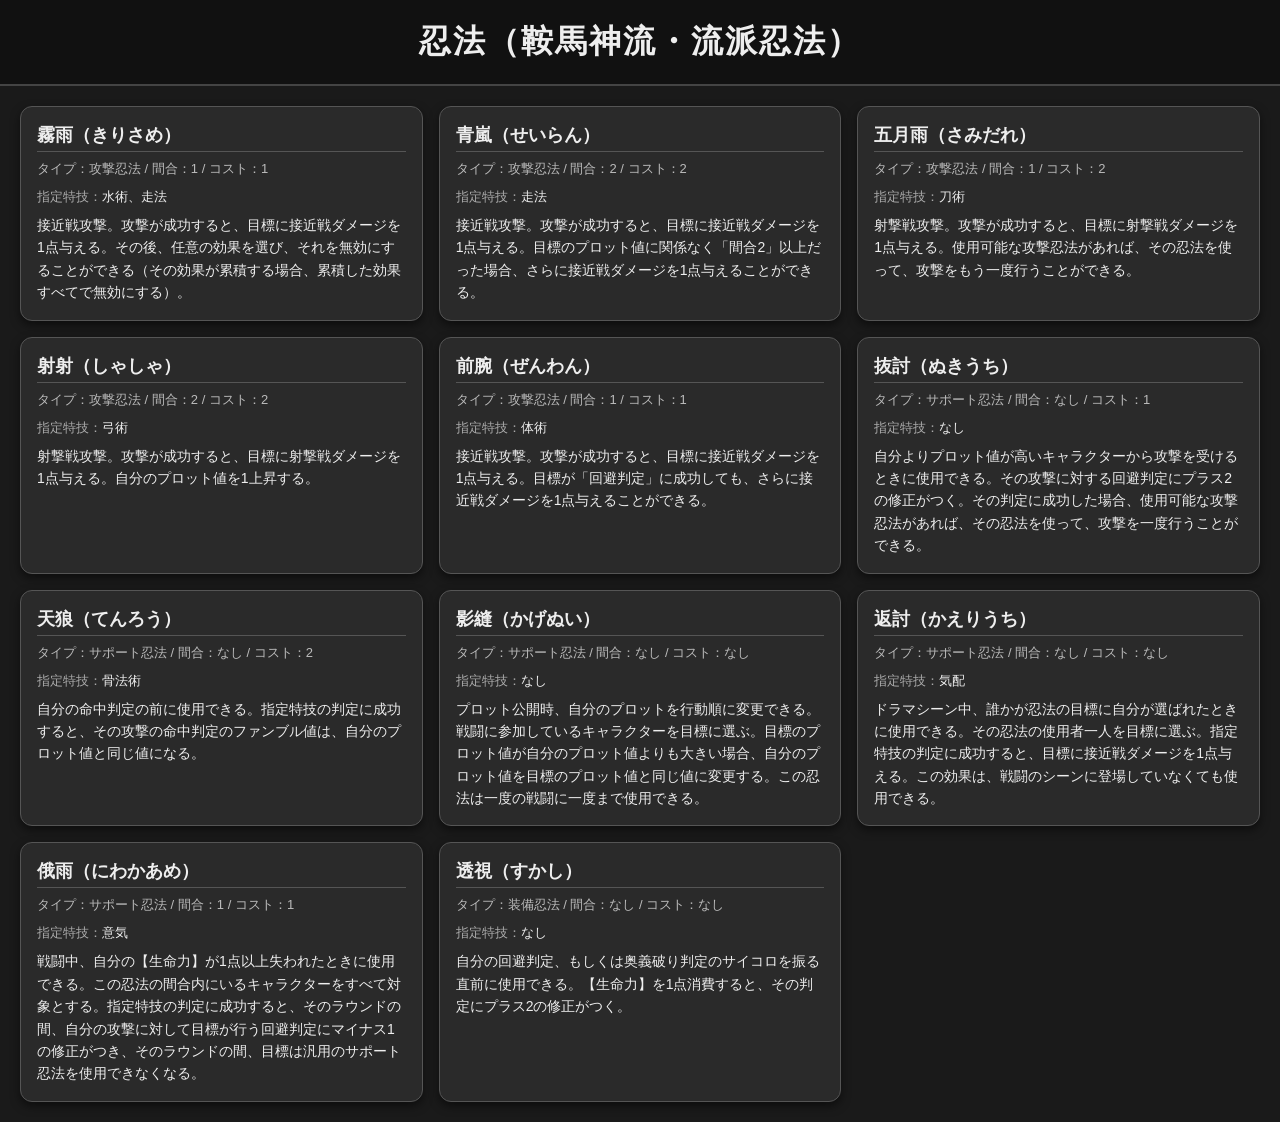
==== index.html @ e1ac33f4 "Revise index.html for improved layout and styling" ====
<!DOCTYPE html>
<html lang="ja">
<head>
<meta charset="UTF-8">
<title>忍法一覧（鞍馬神流）</title>
<style>
  body {
    margin: 0;
    font-family: "Hiragino Kaku Gothic ProN", Meiryo, sans-serif;
    background: #1a1a1a;
    color: #eee;
  }

  h1 {
    text-align: center;
    padding: 20px;
    margin: 0;
    background: #111;
    border-bottom: 2px solid #444;
    letter-spacing: 2px;
  }

  .grid {
    display: grid;
    grid-template-columns: repeat(auto-fit, minmax(320px, 1fr));
    gap: 16px;
    padding: 20px;
  }

  .card {
    background: #2a2a2a;
    border: 1px solid #555;
    border-radius: 12px;
    padding: 16px;
    box-shadow: 0 4px 10px rgba(0,0,0,0.5);
    position: relative;
  }

  .title {
    font-size: 18px;
    font-weight: bold;
    margin-bottom: 8px;
    border-bottom: 1px solid #555;
    padding-bottom: 4px;
  }

  .meta {
    font-size: 13px;
    margin-bottom: 10px;
    color: #bbb;
  }

  .section {
    margin-bottom: 6px;
    font-size: 13px;
  }

  .label {
    color: #aaa;
  }

  .desc {
    font-size: 14px;
    line-height: 1.6;
    margin-top: 8px;
  }

</style>
</head>
<body>

<h1>忍法（鞍馬神流・流派忍法）</h1>

<div class="grid">

<div class="card">
<div class="title">霧雨（きりさめ）</div>
<div class="meta">タイプ：攻撃忍法 / 間合：1 / コスト：1</div>
<div class="section"><span class="label">指定特技：</span>水術、走法</div>
<div class="desc">
接近戦攻撃。攻撃が成功すると、目標に接近戦ダメージを1点与える。その後、任意の効果を選び、それを無効にすることができる（その効果が累積する場合、累積した効果すべてで無効にする）。
</div>
</div>

<div class="card">
<div class="title">青嵐（せいらん）</div>
<div class="meta">タイプ：攻撃忍法 / 間合：2 / コスト：2</div>
<div class="section"><span class="label">指定特技：</span>走法</div>
<div class="desc">
接近戦攻撃。攻撃が成功すると、目標に接近戦ダメージを1点与える。目標のプロット値に関係なく「間合2」以上だった場合、さらに接近戦ダメージを1点与えることができる。
</div>
</div>

<div class="card">
<div class="title">五月雨（さみだれ）</div>
<div class="meta">タイプ：攻撃忍法 / 間合：1 / コスト：2</div>
<div class="section"><span class="label">指定特技：</span>刀術</div>
<div class="desc">
射撃戦攻撃。攻撃が成功すると、目標に射撃戦ダメージを1点与える。使用可能な攻撃忍法があれば、その忍法を使って、攻撃をもう一度行うことができる。
</div>
</div>

<div class="card">
<div class="title">射射（しゃしゃ）</div>
<div class="meta">タイプ：攻撃忍法 / 間合：2 / コスト：2</div>
<div class="section"><span class="label">指定特技：</span>弓術</div>
<div class="desc">
射撃戦攻撃。攻撃が成功すると、目標に射撃戦ダメージを1点与える。自分のプロット値を1上昇する。
</div>
</div>

<div class="card">
<div class="title">前腕（ぜんわん）</div>
<div class="meta">タイプ：攻撃忍法 / 間合：1 / コスト：1</div>
<div class="section"><span class="label">指定特技：</span>体術</div>
<div class="desc">
接近戦攻撃。攻撃が成功すると、目標に接近戦ダメージを1点与える。目標が「回避判定」に成功しても、さらに接近戦ダメージを1点与えることができる。
</div>
</div>

<div class="card">
<div class="title">抜討（ぬきうち）</div>
<div class="meta">タイプ：サポート忍法 / 間合：なし / コスト：1</div>
<div class="section"><span class="label">指定特技：</span>なし</div>
<div class="desc">
自分よりプロット値が高いキャラクターから攻撃を受けるときに使用できる。その攻撃に対する回避判定にプラス2の修正がつく。その判定に成功した場合、使用可能な攻撃忍法があれば、その忍法を使って、攻撃を一度行うことができる。
</div>
</div>

<div class="card">
<div class="title">天狼（てんろう）</div>
<div class="meta">タイプ：サポート忍法 / 間合：なし / コスト：2</div>
<div class="section"><span class="label">指定特技：</span>骨法術</div>
<div class="desc">
自分の命中判定の前に使用できる。指定特技の判定に成功すると、その攻撃の命中判定のファンブル値は、自分のプロット値と同じ値になる。
</div>
</div>

<div class="card">
<div class="title">影縫（かげぬい）</div>
<div class="meta">タイプ：サポート忍法 / 間合：なし / コスト：なし</div>
<div class="section"><span class="label">指定特技：</span>なし</div>
<div class="desc">
プロット公開時、自分のプロットを行動順に変更できる。戦闘に参加しているキャラクターを目標に選ぶ。目標のプロット値が自分のプロット値よりも大きい場合、自分のプロット値を目標のプロット値と同じ値に変更する。この忍法は一度の戦闘に一度まで使用できる。
</div>
</div>

<div class="card">
<div class="title">返討（かえりうち）</div>
<div class="meta">タイプ：サポート忍法 / 間合：なし / コスト：なし</div>
<div class="section"><span class="label">指定特技：</span>気配</div>
<div class="desc">
ドラマシーン中、誰かが忍法の目標に自分が選ばれたときに使用できる。その忍法の使用者一人を目標に選ぶ。指定特技の判定に成功すると、目標に接近戦ダメージを1点与える。この効果は、戦闘のシーンに登場していなくても使用できる。
</div>
</div>

<div class="card">
<div class="title">俄雨（にわかあめ）</div>
<div class="meta">タイプ：サポート忍法 / 間合：1 / コスト：1</div>
<div class="section"><span class="label">指定特技：</span>意気</div>
<div class="desc">
戦闘中、自分の【生命力】が1点以上失われたときに使用できる。この忍法の間合内にいるキャラクターをすべて対象とする。指定特技の判定に成功すると、そのラウンドの間、自分の攻撃に対して目標が行う回避判定にマイナス1の修正がつき、そのラウンドの間、目標は汎用のサポート忍法を使用できなくなる。
</div>
</div>

<div class="card">
<div class="title">透視（すかし）</div>
<div class="meta">タイプ：装備忍法 / 間合：なし / コスト：なし</div>
<div class="section"><span class="label">指定特技：</span>なし</div>
<div class="desc">
自分の回避判定、もしくは奥義破り判定のサイコロを振る直前に使用できる。【生命力】を1点消費すると、その判定にプラス2の修正がつく。
</div>
</div>

</div>

</body>
</html>
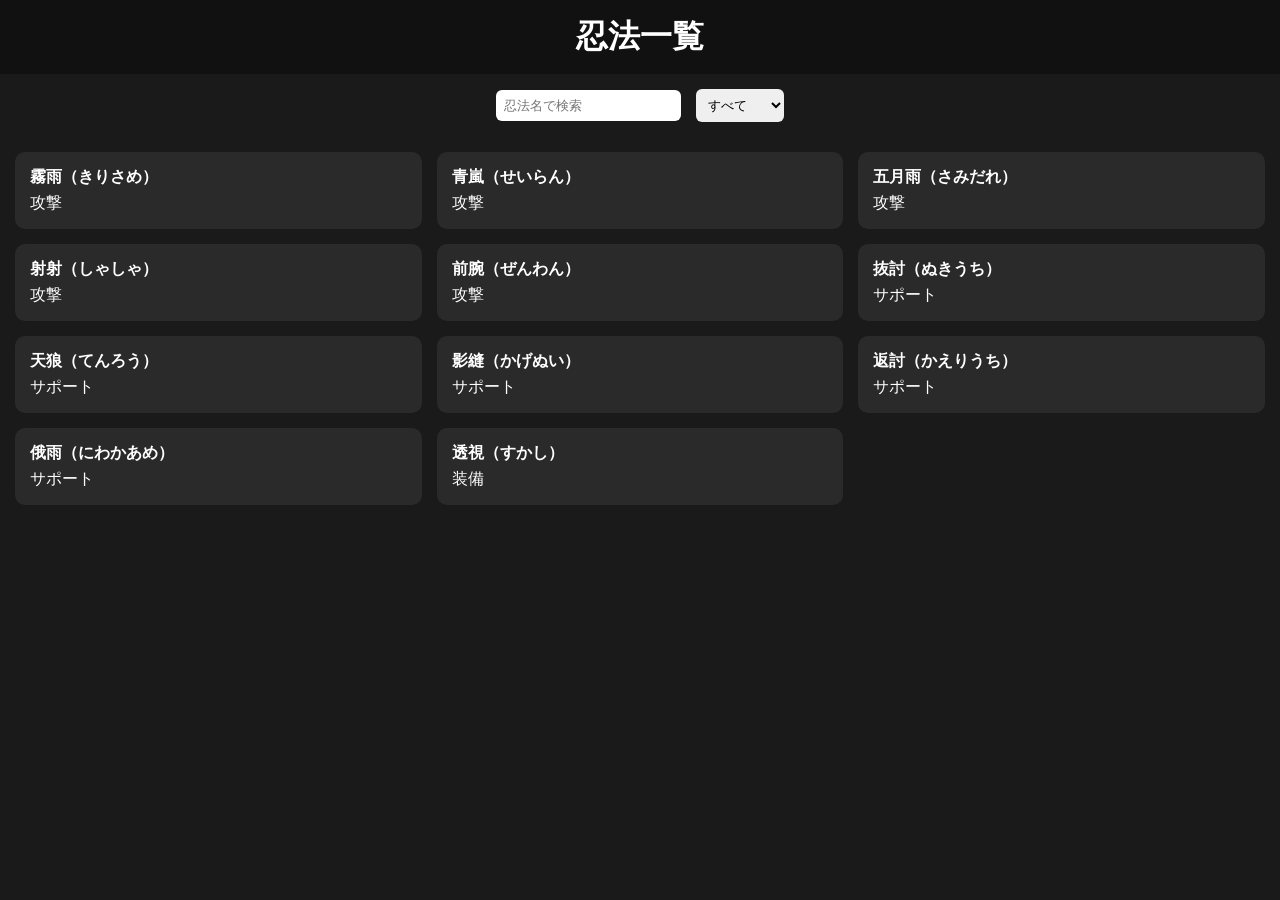
==== commit 63d3d3f1: "Update title and styles in index.html" ====
--- a/index.html
+++ b/index.html
@@ -2,177 +2,231 @@
 <html lang="ja">
 <head>
 <meta charset="UTF-8">
-<title>忍法一覧（鞍馬神流）</title>
+<title>忍法一覧</title>
+
 <style>
-  body {
-    margin: 0;
-    font-family: "Hiragino Kaku Gothic ProN", Meiryo, sans-serif;
-    background: #1a1a1a;
-    color: #eee;
+body {
+  margin: 0;
+  font-family: sans-serif;
+  background: #1a1a1a;
+  color: #fff;
+}
+
+h1 {
+  text-align: center;
+  padding: 15px;
+  margin: 0;
+  background: #111;
+}
+
+.controls {
+  padding: 10px;
+  text-align: center;
+}
+
+input, select {
+  padding: 8px;
+  margin: 5px;
+  border-radius: 6px;
+  border: none;
+}
+
+/* グリッド（最大3列） */
+.grid {
+  display: grid;
+  grid-template-columns: repeat(3, 1fr);
+  gap: 15px;
+  padding: 15px;
+}
+
+/* スマホ */
+@media (max-width: 768px) {
+  .grid {
+    grid-template-columns: 1fr;
   }
-
-  h1 {
-    text-align: center;
-    padding: 20px;
-    margin: 0;
-    background: #111;
-    border-bottom: 2px solid #444;
-    letter-spacing: 2px;
-  }
-
-  .grid {
-    display: grid;
-    grid-template-columns: repeat(auto-fit, minmax(320px, 1fr));
-    gap: 16px;
-    padding: 20px;
-  }
-
-  .card {
-    background: #2a2a2a;
-    border: 1px solid #555;
-    border-radius: 12px;
-    padding: 16px;
-    box-shadow: 0 4px 10px rgba(0,0,0,0.5);
-    position: relative;
-  }
-
-  .title {
-    font-size: 18px;
-    font-weight: bold;
-    margin-bottom: 8px;
-    border-bottom: 1px solid #555;
-    padding-bottom: 4px;
-  }
-
-  .meta {
-    font-size: 13px;
-    margin-bottom: 10px;
-    color: #bbb;
-  }
-
-  .section {
-    margin-bottom: 6px;
-    font-size: 13px;
-  }
-
-  .label {
-    color: #aaa;
-  }
-
-  .desc {
-    font-size: 14px;
-    line-height: 1.6;
-    margin-top: 8px;
-  }
-
+}
+
+.card {
+  background: #2a2a2a;
+  padding: 15px;
+  border-radius: 10px;
+  cursor: pointer;
+  transition: 0.2s;
+}
+
+.card:hover {
+  transform: scale(1.03);
+}
+
+.title {
+  font-weight: bold;
+  margin-bottom: 5px;
+}
+
+/* モーダル */
+.modal {
+  display: none;
+  position: fixed;
+  top:0;
+  left:0;
+  width:100%;
+  height:100%;
+  background: rgba(0,0,0,0.8);
+  justify-content: center;
+  align-items: center;
+}
+
+.modal-content {
+  background: #222;
+  padding: 20px;
+  border-radius: 10px;
+  max-width: 500px;
+  width: 90%;
+}
+
+.close {
+  float: right;
+  cursor: pointer;
+}
 </style>
 </head>
+
 <body>
 
-<h1>忍法（鞍馬神流・流派忍法）</h1>
-
-<div class="grid">
-
-<div class="card">
-<div class="title">霧雨（きりさめ）</div>
-<div class="meta">タイプ：攻撃忍法 / 間合：1 / コスト：1</div>
-<div class="section"><span class="label">指定特技：</span>水術、走法</div>
-<div class="desc">
-接近戦攻撃。攻撃が成功すると、目標に接近戦ダメージを1点与える。その後、任意の効果を選び、それを無効にすることができる（その効果が累積する場合、累積した効果すべてで無効にする）。
+<h1>忍法一覧</h1>
+
+<div class="controls">
+  <input type="text" id="search" placeholder="忍法名で検索">
+  <select id="filter">
+    <option value="">すべて</option>
+    <option value="攻撃">攻撃</option>
+    <option value="サポート">サポート</option>
+    <option value="装備">装備</option>
+  </select>
 </div>
+
+<div class="grid" id="grid"></div>
+
+<!-- モーダル -->
+<div class="modal" id="modal">
+  <div class="modal-content">
+    <span class="close" onclick="closeModal()">✖</span>
+    <div id="modal-body"></div>
+  </div>
 </div>
 
-<div class="card">
-<div class="title">青嵐（せいらん）</div>
-<div class="meta">タイプ：攻撃忍法 / 間合：2 / コスト：2</div>
-<div class="section"><span class="label">指定特技：</span>走法</div>
-<div class="desc">
-接近戦攻撃。攻撃が成功すると、目標に接近戦ダメージを1点与える。目標のプロット値に関係なく「間合2」以上だった場合、さらに接近戦ダメージを1点与えることができる。
-</div>
-</div>
-
-<div class="card">
-<div class="title">五月雨（さみだれ）</div>
-<div class="meta">タイプ：攻撃忍法 / 間合：1 / コスト：2</div>
-<div class="section"><span class="label">指定特技：</span>刀術</div>
-<div class="desc">
-射撃戦攻撃。攻撃が成功すると、目標に射撃戦ダメージを1点与える。使用可能な攻撃忍法があれば、その忍法を使って、攻撃をもう一度行うことができる。
-</div>
-</div>
-
-<div class="card">
-<div class="title">射射（しゃしゃ）</div>
-<div class="meta">タイプ：攻撃忍法 / 間合：2 / コスト：2</div>
-<div class="section"><span class="label">指定特技：</span>弓術</div>
-<div class="desc">
-射撃戦攻撃。攻撃が成功すると、目標に射撃戦ダメージを1点与える。自分のプロット値を1上昇する。
-</div>
-</div>
-
-<div class="card">
-<div class="title">前腕（ぜんわん）</div>
-<div class="meta">タイプ：攻撃忍法 / 間合：1 / コスト：1</div>
-<div class="section"><span class="label">指定特技：</span>体術</div>
-<div class="desc">
-接近戦攻撃。攻撃が成功すると、目標に接近戦ダメージを1点与える。目標が「回避判定」に成功しても、さらに接近戦ダメージを1点与えることができる。
-</div>
-</div>
-
-<div class="card">
-<div class="title">抜討（ぬきうち）</div>
-<div class="meta">タイプ：サポート忍法 / 間合：なし / コスト：1</div>
-<div class="section"><span class="label">指定特技：</span>なし</div>
-<div class="desc">
-自分よりプロット値が高いキャラクターから攻撃を受けるときに使用できる。その攻撃に対する回避判定にプラス2の修正がつく。その判定に成功した場合、使用可能な攻撃忍法があれば、その忍法を使って、攻撃を一度行うことができる。
-</div>
-</div>
-
-<div class="card">
-<div class="title">天狼（てんろう）</div>
-<div class="meta">タイプ：サポート忍法 / 間合：なし / コスト：2</div>
-<div class="section"><span class="label">指定特技：</span>骨法術</div>
-<div class="desc">
-自分の命中判定の前に使用できる。指定特技の判定に成功すると、その攻撃の命中判定のファンブル値は、自分のプロット値と同じ値になる。
-</div>
-</div>
-
-<div class="card">
-<div class="title">影縫（かげぬい）</div>
-<div class="meta">タイプ：サポート忍法 / 間合：なし / コスト：なし</div>
-<div class="section"><span class="label">指定特技：</span>なし</div>
-<div class="desc">
-プロット公開時、自分のプロットを行動順に変更できる。戦闘に参加しているキャラクターを目標に選ぶ。目標のプロット値が自分のプロット値よりも大きい場合、自分のプロット値を目標のプロット値と同じ値に変更する。この忍法は一度の戦闘に一度まで使用できる。
-</div>
-</div>
-
-<div class="card">
-<div class="title">返討（かえりうち）</div>
-<div class="meta">タイプ：サポート忍法 / 間合：なし / コスト：なし</div>
-<div class="section"><span class="label">指定特技：</span>気配</div>
-<div class="desc">
-ドラマシーン中、誰かが忍法の目標に自分が選ばれたときに使用できる。その忍法の使用者一人を目標に選ぶ。指定特技の判定に成功すると、目標に接近戦ダメージを1点与える。この効果は、戦闘のシーンに登場していなくても使用できる。
-</div>
-</div>
-
-<div class="card">
-<div class="title">俄雨（にわかあめ）</div>
-<div class="meta">タイプ：サポート忍法 / 間合：1 / コスト：1</div>
-<div class="section"><span class="label">指定特技：</span>意気</div>
-<div class="desc">
-戦闘中、自分の【生命力】が1点以上失われたときに使用できる。この忍法の間合内にいるキャラクターをすべて対象とする。指定特技の判定に成功すると、そのラウンドの間、自分の攻撃に対して目標が行う回避判定にマイナス1の修正がつき、そのラウンドの間、目標は汎用のサポート忍法を使用できなくなる。
-</div>
-</div>
-
-<div class="card">
-<div class="title">透視（すかし）</div>
-<div class="meta">タイプ：装備忍法 / 間合：なし / コスト：なし</div>
-<div class="section"><span class="label">指定特技：</span>なし</div>
-<div class="desc">
-自分の回避判定、もしくは奥義破り判定のサイコロを振る直前に使用できる。【生命力】を1点消費すると、その判定にプラス2の修正がつく。
-</div>
-</div>
-
-</div>
+<script>
+const data = [
+{
+name:"霧雨（きりさめ）",
+type:"攻撃",
+meta:"間合1 / コスト1 / 指定特技：水術、走法",
+desc:"接近戦攻撃。攻撃が成功すると、目標に接近戦ダメージを1点与える。その後、任意の効果を選び、それを無効にすることができる（その効果が累積する場合、累積した効果すべてで無効にする）。"
+},
+{
+name:"青嵐（せいらん）",
+type:"攻撃",
+meta:"間合2 / コスト2 / 指定特技：走法",
+desc:"接近戦攻撃。攻撃が成功すると、目標に接近戦ダメージを1点与える。目標のプロット値に関係なく「間合2」以上だった場合、さらに接近戦ダメージを1点与えることができる。"
+},
+{
+name:"五月雨（さみだれ）",
+type:"攻撃",
+meta:"間合1 / コスト2 / 指定特技：刀術",
+desc:"射撃戦攻撃。攻撃が成功すると、目標に射撃戦ダメージを1点与える。使用可能な攻撃忍法があれば、その忍法を使って、攻撃をもう一度行うことができる。"
+},
+{
+name:"射射（しゃしゃ）",
+type:"攻撃",
+meta:"間合2 / コスト2 / 指定特技：弓術",
+desc:"射撃戦攻撃。攻撃が成功すると、目標に射撃戦ダメージを1点与える。自分のプロット値を1上昇する。"
+},
+{
+name:"前腕（ぜんわん）",
+type:"攻撃",
+meta:"間合1 / コスト1 / 指定特技：体術",
+desc:"接近戦攻撃。攻撃が成功すると、目標に接近戦ダメージを1点与える。目標が「回避判定」に成功しても、さらに接近戦ダメージを1点与えることができる。"
+},
+{
+name:"抜討（ぬきうち）",
+type:"サポート",
+meta:"コスト1",
+desc:"自分よりプロット値が高いキャラクターから攻撃を受けるときに使用できる。その攻撃に対する回避判定にプラス2の修正がつく。その判定に成功した場合、使用可能な攻撃忍法があれば、その忍法を使って、攻撃を一度行うことができる。"
+},
+{
+name:"天狼（てんろう）",
+type:"サポート",
+meta:"コスト2 / 指定特技：骨法術",
+desc:"自分の命中判定の前に使用できる。指定特技の判定に成功すると、その攻撃の命中判定のファンブル値は、自分のプロット値と同じ値になる。"
+},
+{
+name:"影縫（かげぬい）",
+type:"サポート",
+meta:"",
+desc:"プロット公開時、自分のプロットを行動順に変更できる。戦闘に参加しているキャラクターを目標に選ぶ。目標のプロット値が自分のプロット値よりも大きい場合、自分のプロット値を目標のプロット値と同じ値に変更する。この忍法は一度の戦闘に一度まで使用できる。"
+},
+{
+name:"返討（かえりうち）",
+type:"サポート",
+meta:"指定特技：気配",
+desc:"ドラマシーン中、誰かが忍法の目標に自分が選ばれたときに使用できる。その忍法の使用者一人を目標に選ぶ。指定特技の判定に成功すると、目標に接近戦ダメージを1点与える。この効果は、戦闘のシーンに登場していなくても使用できる。"
+},
+{
+name:"俄雨（にわかあめ）",
+type:"サポート",
+meta:"間合1 / コスト1 / 指定特技：意気",
+desc:"戦闘中、自分の【生命力】が1点以上失われたときに使用できる。この忍法の間合内にいるキャラクターをすべて対象とする。指定特技の判定に成功すると、そのラウンドの間、自分の攻撃に対して目標が行う回避判定にマイナス1の修正がつき、そのラウンドの間、目標は汎用のサポート忍法を使用できなくなる。"
+},
+{
+name:"透視（すかし）",
+type:"装備",
+meta:"",
+desc:"自分の回避判定、もしくは奥義破り判定のサイコロを振る直前に使用できる。【生命力】を1点消費すると、その判定にプラス2の修正がつく。"
+}
+];
+
+const grid = document.getElementById("grid");
+
+function render() {
+  const search = document.getElementById("search").value;
+  const filter = document.getElementById("filter").value;
+
+  grid.innerHTML = "";
+
+  data
+    .filter(d => d.name.includes(search))
+    .filter(d => !filter || d.type === filter)
+    .forEach(d => {
+      const card = document.createElement("div");
+      card.className = "card";
+      card.innerHTML = `
+        <div class="title">${d.name}</div>
+        <div>${d.type}</div>
+      `;
+      card.onclick = () => openModal(d);
+      grid.appendChild(card);
+    });
+}
+
+function openModal(d) {
+  document.getElementById("modal-body").innerHTML = `
+    <h2>${d.name}</h2>
+    <p><b>タイプ：</b>${d.type}</p>
+    <p>${d.meta}</p>
+    <p>${d.desc}</p>
+  `;
+  document.getElementById("modal").style.display = "flex";
+}
+
+function closeModal() {
+  document.getElementById("modal").style.display = "none";
+}
+
+document.getElementById("search").addEventListener("input", render);
+document.getElementById("filter").addEventListener("change", render);
+
+render();
+</script>
 
 </body>
 </html>
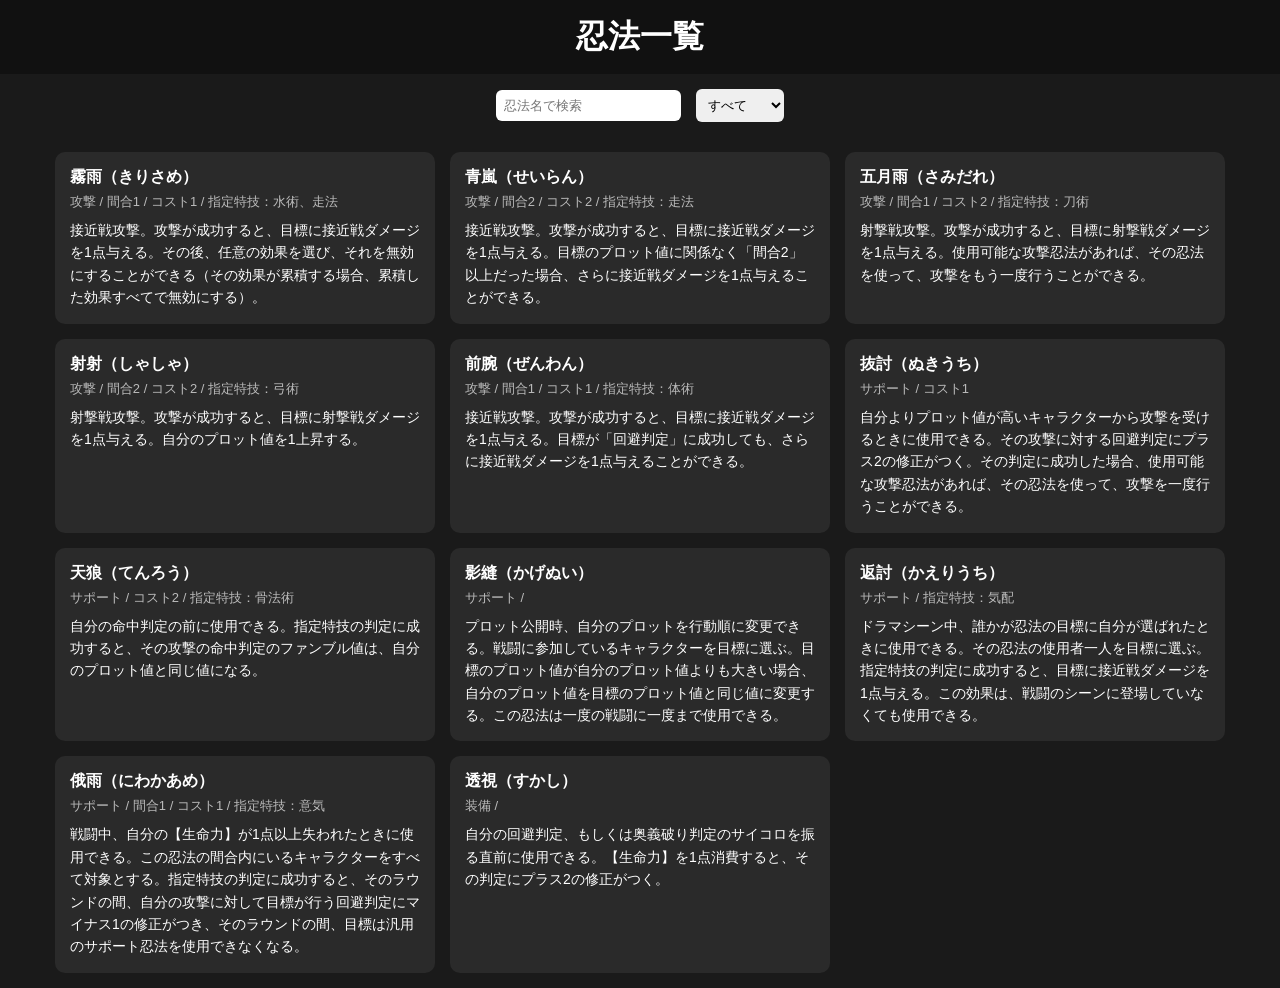
==== commit fd2e191b: "Update index.html" ====
--- a/index.html
+++ b/index.html
@@ -17,6 +17,12 @@
   padding: 15px;
   margin: 0;
   background: #111;
+}
+
+/* 幅制限 */
+.container {
+  max-width: 1200px;
+  margin: auto;
 }
 
 .controls {
@@ -50,12 +56,6 @@
   background: #2a2a2a;
   padding: 15px;
   border-radius: 10px;
-  cursor: pointer;
-  transition: 0.2s;
-}
-
-.card:hover {
-  transform: scale(1.03);
 }
 
 .title {
@@ -63,30 +63,15 @@
   margin-bottom: 5px;
 }
 
-/* モーダル */
-.modal {
-  display: none;
-  position: fixed;
-  top:0;
-  left:0;
-  width:100%;
-  height:100%;
-  background: rgba(0,0,0,0.8);
-  justify-content: center;
-  align-items: center;
+.meta {
+  font-size: 13px;
+  color: #bbb;
+  margin-bottom: 8px;
 }
 
-.modal-content {
-  background: #222;
-  padding: 20px;
-  border-radius: 10px;
-  max-width: 500px;
-  width: 90%;
-}
-
-.close {
-  float: right;
-  cursor: pointer;
+.desc {
+  font-size: 14px;
+  line-height: 1.6;
 }
 </style>
 </head>
@@ -94,6 +79,8 @@
 <body>
 
 <h1>忍法一覧</h1>
+
+<div class="container">
 
 <div class="controls">
   <input type="text" id="search" placeholder="忍法名で検索">
@@ -107,12 +94,6 @@
 
 <div class="grid" id="grid"></div>
 
-<!-- モーダル -->
-<div class="modal" id="modal">
-  <div class="modal-content">
-    <span class="close" onclick="closeModal()">✖</span>
-    <div id="modal-body"></div>
-  </div>
 </div>
 
 <script>
@@ -201,25 +182,11 @@
       card.className = "card";
       card.innerHTML = `
         <div class="title">${d.name}</div>
-        <div>${d.type}</div>
+        <div class="meta">${d.type} / ${d.meta}</div>
+        <div class="desc">${d.desc}</div>
       `;
-      card.onclick = () => openModal(d);
       grid.appendChild(card);
     });
-}
-
-function openModal(d) {
-  document.getElementById("modal-body").innerHTML = `
-    <h2>${d.name}</h2>
-    <p><b>タイプ：</b>${d.type}</p>
-    <p>${d.meta}</p>
-    <p>${d.desc}</p>
-  `;
-  document.getElementById("modal").style.display = "flex";
-}
-
-function closeModal() {
-  document.getElementById("modal").style.display = "none";
 }
 
 document.getElementById("search").addEventListener("input", render);
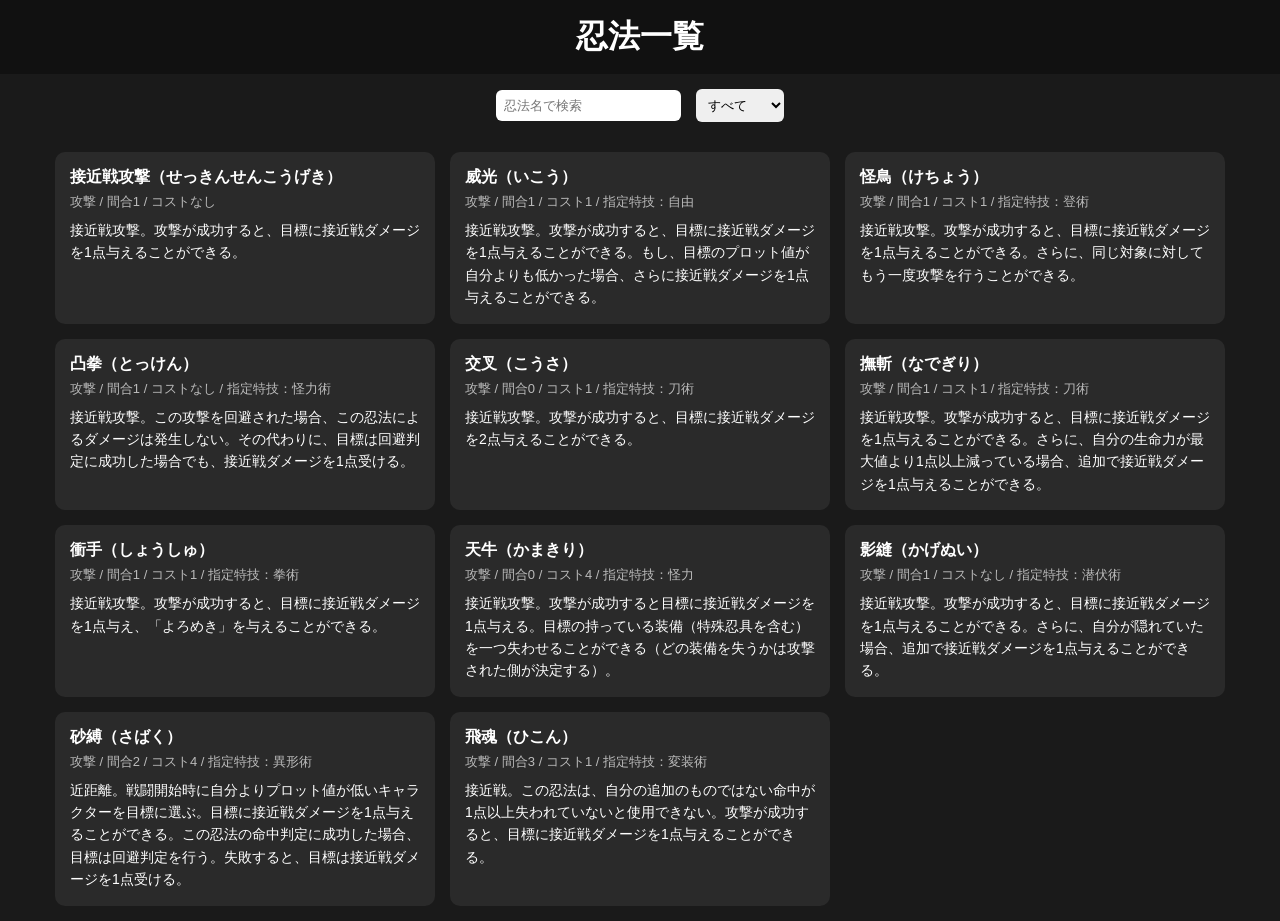
==== commit f848ee0b: "Update index.html" ====
--- a/index.html
+++ b/index.html
@@ -98,72 +98,84 @@
 
 <script>
 const data = [
-{
-name:"霧雨（きりさめ）",
-type:"攻撃",
-meta:"間合1 / コスト1 / 指定特技：水術、走法",
-desc:"接近戦攻撃。攻撃が成功すると、目標に接近戦ダメージを1点与える。その後、任意の効果を選び、それを無効にすることができる（その効果が累積する場合、累積した効果すべてで無効にする）。"
-},
-{
-name:"青嵐（せいらん）",
-type:"攻撃",
-meta:"間合2 / コスト2 / 指定特技：走法",
-desc:"接近戦攻撃。攻撃が成功すると、目標に接近戦ダメージを1点与える。目標のプロット値に関係なく「間合2」以上だった場合、さらに接近戦ダメージを1点与えることができる。"
-},
-{
-name:"五月雨（さみだれ）",
-type:"攻撃",
-meta:"間合1 / コスト2 / 指定特技：刀術",
-desc:"射撃戦攻撃。攻撃が成功すると、目標に射撃戦ダメージを1点与える。使用可能な攻撃忍法があれば、その忍法を使って、攻撃をもう一度行うことができる。"
-},
-{
-name:"射射（しゃしゃ）",
-type:"攻撃",
-meta:"間合2 / コスト2 / 指定特技：弓術",
-desc:"射撃戦攻撃。攻撃が成功すると、目標に射撃戦ダメージを1点与える。自分のプロット値を1上昇する。"
-},
-{
-name:"前腕（ぜんわん）",
-type:"攻撃",
-meta:"間合1 / コスト1 / 指定特技：体術",
-desc:"接近戦攻撃。攻撃が成功すると、目標に接近戦ダメージを1点与える。目標が「回避判定」に成功しても、さらに接近戦ダメージを1点与えることができる。"
-},
-{
-name:"抜討（ぬきうち）",
-type:"サポート",
-meta:"コスト1",
-desc:"自分よりプロット値が高いキャラクターから攻撃を受けるときに使用できる。その攻撃に対する回避判定にプラス2の修正がつく。その判定に成功した場合、使用可能な攻撃忍法があれば、その忍法を使って、攻撃を一度行うことができる。"
-},
-{
-name:"天狼（てんろう）",
-type:"サポート",
-meta:"コスト2 / 指定特技：骨法術",
-desc:"自分の命中判定の前に使用できる。指定特技の判定に成功すると、その攻撃の命中判定のファンブル値は、自分のプロット値と同じ値になる。"
-},
+
+{
+name:"接近戦攻撃（せっきんせんこうげき）",
+type:"攻撃",
+meta:"間合1 / コストなし",
+desc:"接近戦攻撃。攻撃が成功すると、目標に接近戦ダメージを1点与えることができる。"
+},
+
+{
+name:"威光（いこう）",
+type:"攻撃",
+meta:"間合1 / コスト1 / 指定特技：自由",
+desc:"接近戦攻撃。攻撃が成功すると、目標に接近戦ダメージを1点与えることができる。もし、目標のプロット値が自分よりも低かった場合、さらに接近戦ダメージを1点与えることができる。"
+},
+
+{
+name:"怪鳥（けちょう）",
+type:"攻撃",
+meta:"間合1 / コスト1 / 指定特技：登術",
+desc:"接近戦攻撃。攻撃が成功すると、目標に接近戦ダメージを1点与えることができる。さらに、同じ対象に対してもう一度攻撃を行うことができる。"
+},
+
+{
+name:"凸拳（とっけん）",
+type:"攻撃",
+meta:"間合1 / コストなし / 指定特技：怪力術",
+desc:"接近戦攻撃。この攻撃を回避された場合、この忍法によるダメージは発生しない。その代わりに、目標は回避判定に成功した場合でも、接近戦ダメージを1点受ける。"
+},
+
+{
+name:"交叉（こうさ）",
+type:"攻撃",
+meta:"間合0 / コスト1 / 指定特技：刀術",
+desc:"接近戦攻撃。攻撃が成功すると、目標に接近戦ダメージを2点与えることができる。"
+},
+
+{
+name:"撫斬（なでぎり）",
+type:"攻撃",
+meta:"間合1 / コスト1 / 指定特技：刀術",
+desc:"接近戦攻撃。攻撃が成功すると、目標に接近戦ダメージを1点与えることができる。さらに、自分の生命力が最大値より1点以上減っている場合、追加で接近戦ダメージを1点与えることができる。"
+},
+
+{
+name:"衝手（しょうしゅ）",
+type:"攻撃",
+meta:"間合1 / コスト1 / 指定特技：拳術",
+desc:"接近戦攻撃。攻撃が成功すると、目標に接近戦ダメージを1点与え、「よろめき」を与えることができる。"
+},
+
+{
+name:"天牛（かまきり）",
+type:"攻撃",
+meta:"間合0 / コスト4 / 指定特技：怪力",
+desc:"接近戦攻撃。攻撃が成功すると目標に接近戦ダメージを1点与える。目標の持っている装備（特殊忍具を含む）を一つ失わせることができる（どの装備を失うかは攻撃された側が決定する）。"
+},
+
 {
 name:"影縫（かげぬい）",
-type:"サポート",
-meta:"",
-desc:"プロット公開時、自分のプロットを行動順に変更できる。戦闘に参加しているキャラクターを目標に選ぶ。目標のプロット値が自分のプロット値よりも大きい場合、自分のプロット値を目標のプロット値と同じ値に変更する。この忍法は一度の戦闘に一度まで使用できる。"
-},
-{
-name:"返討（かえりうち）",
-type:"サポート",
-meta:"指定特技：気配",
-desc:"ドラマシーン中、誰かが忍法の目標に自分が選ばれたときに使用できる。その忍法の使用者一人を目標に選ぶ。指定特技の判定に成功すると、目標に接近戦ダメージを1点与える。この効果は、戦闘のシーンに登場していなくても使用できる。"
-},
-{
-name:"俄雨（にわかあめ）",
-type:"サポート",
-meta:"間合1 / コスト1 / 指定特技：意気",
-desc:"戦闘中、自分の【生命力】が1点以上失われたときに使用できる。この忍法の間合内にいるキャラクターをすべて対象とする。指定特技の判定に成功すると、そのラウンドの間、自分の攻撃に対して目標が行う回避判定にマイナス1の修正がつき、そのラウンドの間、目標は汎用のサポート忍法を使用できなくなる。"
-},
-{
-name:"透視（すかし）",
-type:"装備",
-meta:"",
-desc:"自分の回避判定、もしくは奥義破り判定のサイコロを振る直前に使用できる。【生命力】を1点消費すると、その判定にプラス2の修正がつく。"
-}
+type:"攻撃",
+meta:"間合1 / コストなし / 指定特技：潜伏術",
+desc:"接近戦攻撃。攻撃が成功すると、目標に接近戦ダメージを1点与えることができる。さらに、自分が隠れていた場合、追加で接近戦ダメージを1点与えることができる。"
+},
+
+{
+name:"砂縛（さばく）",
+type:"攻撃",
+meta:"間合2 / コスト4 / 指定特技：異形術",
+desc:"近距離。戦闘開始時に自分よりプロット値が低いキャラクターを目標に選ぶ。目標に接近戦ダメージを1点与えることができる。この忍法の命中判定に成功した場合、目標は回避判定を行う。失敗すると、目標は接近戦ダメージを1点受ける。"
+},
+
+{
+name:"飛魂（ひこん）",
+type:"攻撃",
+meta:"間合3 / コスト1 / 指定特技：変装術",
+desc:"接近戦。この忍法は、自分の追加のものではない命中が1点以上失われていないと使用できない。攻撃が成功すると、目標に接近戦ダメージを1点与えることができる。"
+}
+
 ];
 
 const grid = document.getElementById("grid");
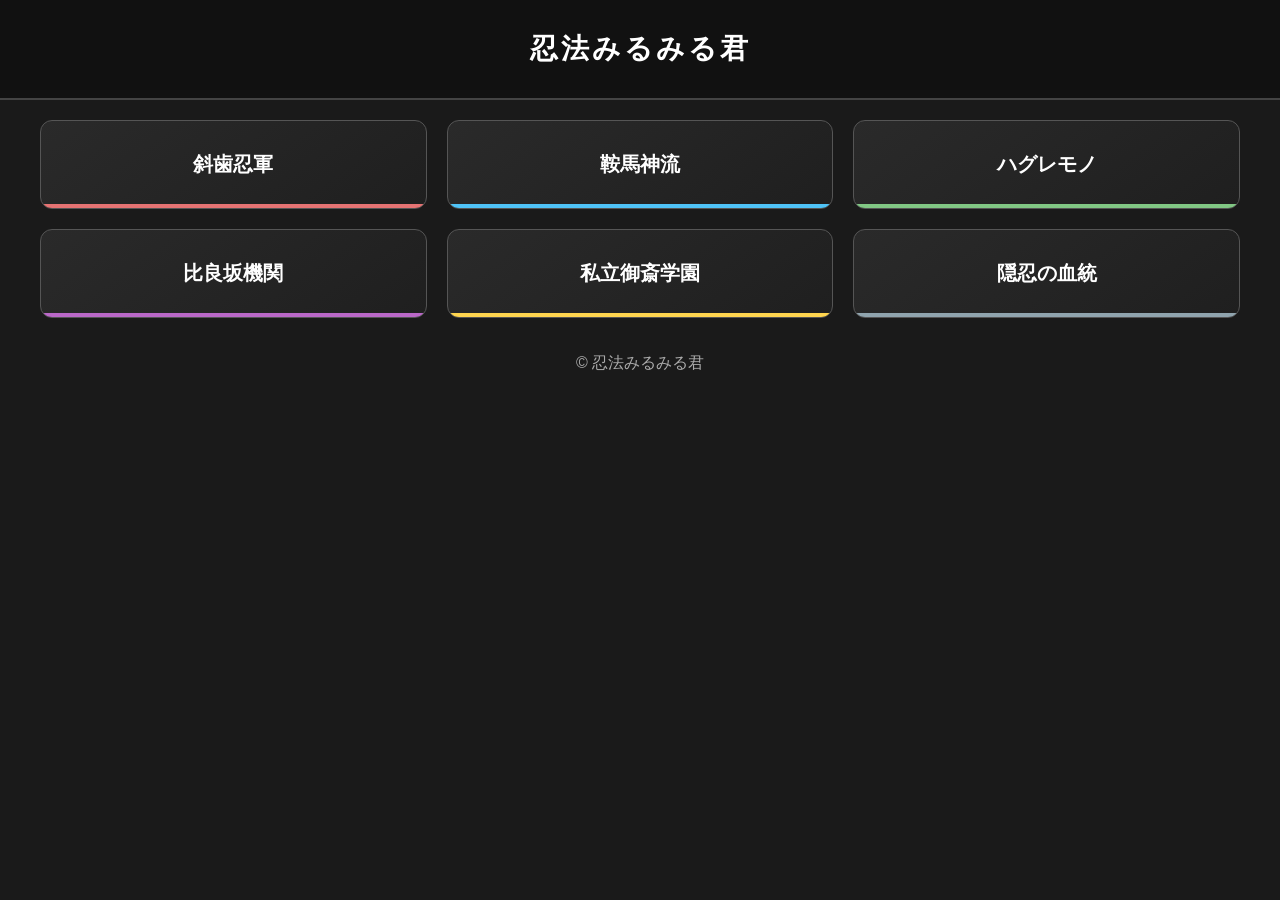
==== commit 86c59f02: "Update index.html" ====
--- a/index.html
+++ b/index.html
@@ -2,47 +2,42 @@
 <html lang="ja">
 <head>
 <meta charset="UTF-8">
-<title>忍法一覧</title>
+<title>忍法みるみる君</title>
 
 <style>
 body {
   margin: 0;
-  font-family: sans-serif;
+  font-family: "Hiragino Kaku Gothic ProN", Meiryo, sans-serif;
   background: #1a1a1a;
   color: #fff;
 }
 
-h1 {
+/* タイトル */
+header {
   text-align: center;
-  padding: 15px;
-  margin: 0;
+  padding: 30px 10px;
   background: #111;
+  border-bottom: 2px solid #444;
 }
 
-/* 幅制限 */
+header h1 {
+  margin: 0;
+  font-size: 28px;
+  letter-spacing: 3px;
+}
+
+/* コンテナ */
 .container {
   max-width: 1200px;
   margin: auto;
+  padding: 20px;
 }
 
-.controls {
-  padding: 10px;
-  text-align: center;
-}
-
-input, select {
-  padding: 8px;
-  margin: 5px;
-  border-radius: 6px;
-  border: none;
-}
-
-/* グリッド（最大3列） */
+/* グリッド */
 .grid {
   display: grid;
   grid-template-columns: repeat(3, 1fr);
-  gap: 15px;
-  padding: 15px;
+  gap: 20px;
 }
 
 /* スマホ */
@@ -52,160 +47,98 @@
   }
 }
 
+/* カード */
 .card {
-  background: #2a2a2a;
-  padding: 15px;
-  border-radius: 10px;
+  background: linear-gradient(145deg, #2a2a2a, #1f1f1f);
+  border: 1px solid #555;
+  border-radius: 12px;
+  padding: 30px 20px;
+  text-align: center;
+  cursor: pointer;
+  transition: 0.25s;
+  position: relative;
+  overflow: hidden;
 }
 
-.title {
-  font-weight: bold;
-  margin-bottom: 5px;
+.card:hover {
+  transform: translateY(-5px) scale(1.02);
+  box-shadow: 0 6px 20px rgba(0,0,0,0.6);
 }
 
-.meta {
-  font-size: 13px;
-  color: #bbb;
-  margin-bottom: 8px;
+/* カードタイトル */
+.card h2 {
+  margin: 0;
+  font-size: 20px;
 }
 
-.desc {
-  font-size: 14px;
-  line-height: 1.6;
+/* 装飾ライン */
+.card::after {
+  content: "";
+  position: absolute;
+  bottom: 0;
+  left: 0;
+  width: 100%;
+  height: 4px;
+  background: #888;
+}
+
+/* 流派ごとの色 */
+.kurama::after { background: #4fc3f7; }
+.hagure::after { background: #81c784; }
+.shiba::after { background: #e57373; }
+.hirasaka::after { background: #ba68c8; }
+.gakuen::after { background: #ffd54f; }
+.kettou::after { background: #90a4ae; }
+
+footer {
+  text-align: center;
+  padding: 15px;
+  color: #aaa;
 }
 </style>
 </head>
 
 <body>
 
-<h1>忍法一覧</h1>
+<header>
+  <h1>忍法みるみる君</h1>
+</header>
 
 <div class="container">
 
-<div class="controls">
-  <input type="text" id="search" placeholder="忍法名で検索">
-  <select id="filter">
-    <option value="">すべて</option>
-    <option value="攻撃">攻撃</option>
-    <option value="サポート">サポート</option>
-    <option value="装備">装備</option>
-  </select>
-</div>
+<div class="grid">
 
-<div class="grid" id="grid"></div>
+  <div class="card shiba" onclick="location.href='shiba.html'">
+    <h2>斜歯忍軍</h2>
+  </div>
+
+  <div class="card kurama" onclick="location.href='kurama.html'">
+    <h2>鞍馬神流</h2>
+  </div>
+
+  <div class="card hagure" onclick="location.href='hagure.html'">
+    <h2>ハグレモノ</h2>
+  </div>
+
+  <div class="card hirasaka" onclick="location.href='hirasaka.html'">
+    <h2>比良坂機関</h2>
+  </div>
+
+  <div class="card gakuen" onclick="location.href='gakuen.html'">
+    <h2>私立御斎学園</h2>
+  </div>
+
+  <div class="card kettou" onclick="location.href='kettou.html'">
+    <h2>隠忍の血統</h2>
+  </div>
 
 </div>
 
-<script>
-const data = [
+</div>
 
-{
-name:"接近戦攻撃（せっきんせんこうげき）",
-type:"攻撃",
-meta:"間合1 / コストなし",
-desc:"接近戦攻撃。攻撃が成功すると、目標に接近戦ダメージを1点与えることができる。"
-},
-
-{
-name:"威光（いこう）",
-type:"攻撃",
-meta:"間合1 / コスト1 / 指定特技：自由",
-desc:"接近戦攻撃。攻撃が成功すると、目標に接近戦ダメージを1点与えることができる。もし、目標のプロット値が自分よりも低かった場合、さらに接近戦ダメージを1点与えることができる。"
-},
-
-{
-name:"怪鳥（けちょう）",
-type:"攻撃",
-meta:"間合1 / コスト1 / 指定特技：登術",
-desc:"接近戦攻撃。攻撃が成功すると、目標に接近戦ダメージを1点与えることができる。さらに、同じ対象に対してもう一度攻撃を行うことができる。"
-},
-
-{
-name:"凸拳（とっけん）",
-type:"攻撃",
-meta:"間合1 / コストなし / 指定特技：怪力術",
-desc:"接近戦攻撃。この攻撃を回避された場合、この忍法によるダメージは発生しない。その代わりに、目標は回避判定に成功した場合でも、接近戦ダメージを1点受ける。"
-},
-
-{
-name:"交叉（こうさ）",
-type:"攻撃",
-meta:"間合0 / コスト1 / 指定特技：刀術",
-desc:"接近戦攻撃。攻撃が成功すると、目標に接近戦ダメージを2点与えることができる。"
-},
-
-{
-name:"撫斬（なでぎり）",
-type:"攻撃",
-meta:"間合1 / コスト1 / 指定特技：刀術",
-desc:"接近戦攻撃。攻撃が成功すると、目標に接近戦ダメージを1点与えることができる。さらに、自分の生命力が最大値より1点以上減っている場合、追加で接近戦ダメージを1点与えることができる。"
-},
-
-{
-name:"衝手（しょうしゅ）",
-type:"攻撃",
-meta:"間合1 / コスト1 / 指定特技：拳術",
-desc:"接近戦攻撃。攻撃が成功すると、目標に接近戦ダメージを1点与え、「よろめき」を与えることができる。"
-},
-
-{
-name:"天牛（かまきり）",
-type:"攻撃",
-meta:"間合0 / コスト4 / 指定特技：怪力",
-desc:"接近戦攻撃。攻撃が成功すると目標に接近戦ダメージを1点与える。目標の持っている装備（特殊忍具を含む）を一つ失わせることができる（どの装備を失うかは攻撃された側が決定する）。"
-},
-
-{
-name:"影縫（かげぬい）",
-type:"攻撃",
-meta:"間合1 / コストなし / 指定特技：潜伏術",
-desc:"接近戦攻撃。攻撃が成功すると、目標に接近戦ダメージを1点与えることができる。さらに、自分が隠れていた場合、追加で接近戦ダメージを1点与えることができる。"
-},
-
-{
-name:"砂縛（さばく）",
-type:"攻撃",
-meta:"間合2 / コスト4 / 指定特技：異形術",
-desc:"近距離。戦闘開始時に自分よりプロット値が低いキャラクターを目標に選ぶ。目標に接近戦ダメージを1点与えることができる。この忍法の命中判定に成功した場合、目標は回避判定を行う。失敗すると、目標は接近戦ダメージを1点受ける。"
-},
-
-{
-name:"飛魂（ひこん）",
-type:"攻撃",
-meta:"間合3 / コスト1 / 指定特技：変装術",
-desc:"接近戦。この忍法は、自分の追加のものではない命中が1点以上失われていないと使用できない。攻撃が成功すると、目標に接近戦ダメージを1点与えることができる。"
-}
-
-];
-
-const grid = document.getElementById("grid");
-
-function render() {
-  const search = document.getElementById("search").value;
-  const filter = document.getElementById("filter").value;
-
-  grid.innerHTML = "";
-
-  data
-    .filter(d => d.name.includes(search))
-    .filter(d => !filter || d.type === filter)
-    .forEach(d => {
-      const card = document.createElement("div");
-      card.className = "card";
-      card.innerHTML = `
-        <div class="title">${d.name}</div>
-        <div class="meta">${d.type} / ${d.meta}</div>
-        <div class="desc">${d.desc}</div>
-      `;
-      grid.appendChild(card);
-    });
-}
-
-document.getElementById("search").addEventListener("input", render);
-document.getElementById("filter").addEventListener("change", render);
-
-render();
-</script>
+<footer>
+  © 忍法みるみる君
+</footer>
 
 </body>
 </html>
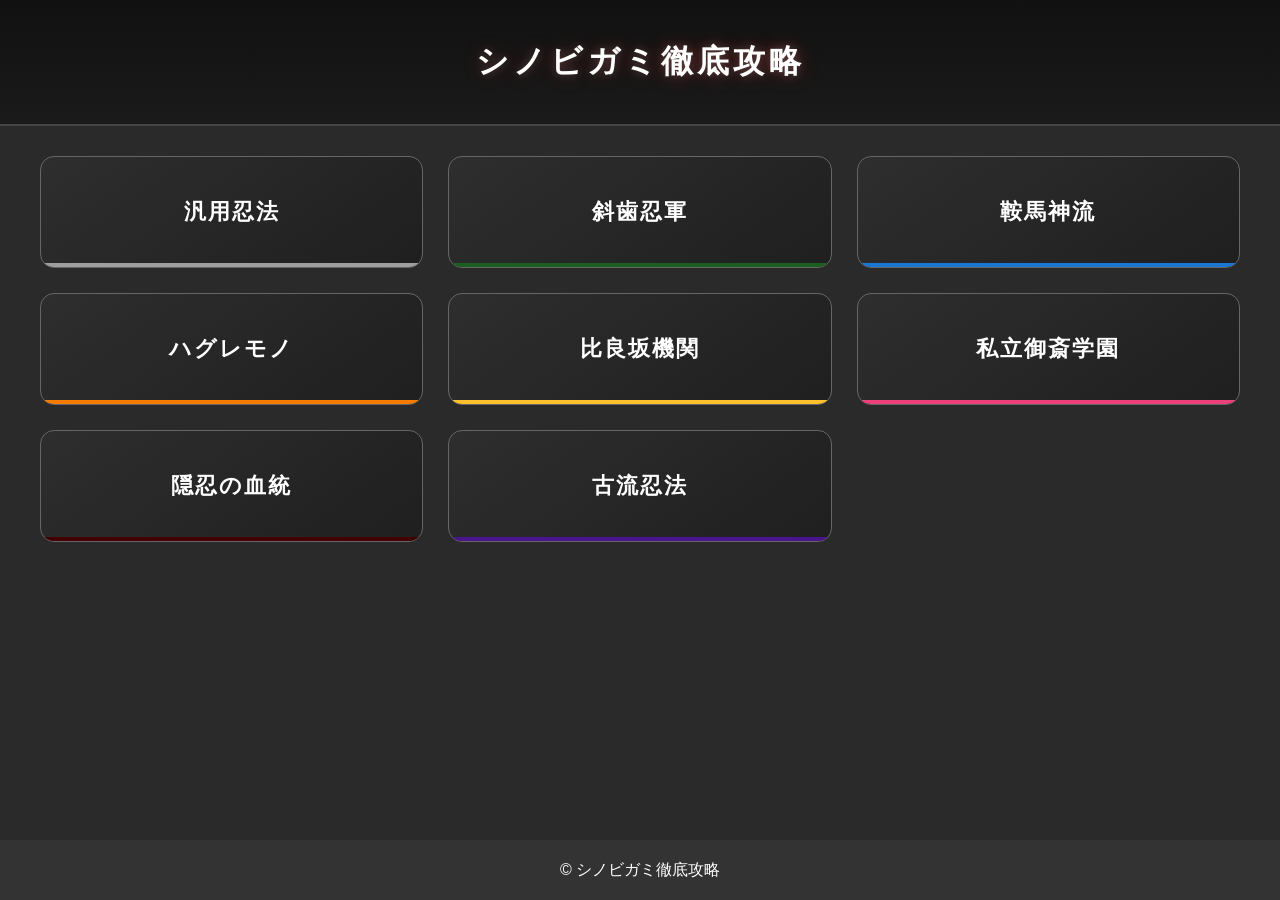
==== commit ca2ab40a: "Update index.html" ====
--- a/index.html
+++ b/index.html
@@ -2,42 +2,44 @@
 <html lang="ja">
 <head>
 <meta charset="UTF-8">
-<title>忍法みるみる君</title>
+<title>シノビガミ徹底攻略</title>
 
 <style>
 body {
   margin: 0;
   font-family: "Hiragino Kaku Gothic ProN", Meiryo, sans-serif;
-  background: #1a1a1a;
+  background: #2a2a2a;
   color: #fff;
 }
 
 /* タイトル */
 header {
   text-align: center;
-  padding: 30px 10px;
-  background: #111;
+  padding: 40px 10px;
+  background: linear-gradient(180deg, #111, #1a1a1a);
   border-bottom: 2px solid #444;
 }
 
 header h1 {
   margin: 0;
-  font-size: 28px;
-  letter-spacing: 3px;
+  font-size: 32px;
+  letter-spacing: 4px;
+  text-shadow: 0 0 10px rgba(255,255,255,0.2),
+               0 0 20px rgba(255,0,0,0.3);
 }
 
 /* コンテナ */
 .container {
   max-width: 1200px;
   margin: auto;
-  padding: 20px;
+  padding: 30px 20px;
 }
 
 /* グリッド */
 .grid {
   display: grid;
   grid-template-columns: repeat(3, 1fr);
-  gap: 20px;
+  gap: 25px;
 }
 
 /* スマホ */
@@ -49,26 +51,48 @@
 
 /* カード */
 .card {
-  background: linear-gradient(145deg, #2a2a2a, #1f1f1f);
-  border: 1px solid #555;
-  border-radius: 12px;
-  padding: 30px 20px;
+  background: linear-gradient(145deg, #2e2e2e, #1f1f1f);
+  border: 1px solid #666;
+  border-radius: 14px;
+  padding: 40px 20px;
   text-align: center;
   cursor: pointer;
-  transition: 0.25s;
+  transition: 0.3s;
   position: relative;
   overflow: hidden;
 }
 
+/* ホバー時 */
 .card:hover {
-  transform: translateY(-5px) scale(1.02);
-  box-shadow: 0 6px 20px rgba(0,0,0,0.6);
+  transform: translateY(-8px) scale(1.03);
+  box-shadow: 0 10px 30px rgba(0,0,0,0.7);
+}
+
+/* 光エフェクト */
+.card::before {
+  content: "";
+  position: absolute;
+  top: -50%;
+  left: -50%;
+  width: 200%;
+  height: 200%;
+  background: linear-gradient(120deg, transparent, rgba(255,255,255,0.1), transparent);
+  transform: rotate(25deg);
+  transition: 0.5s;
+  opacity: 0;
+}
+
+.card:hover::before {
+  opacity: 1;
+  top: -20%;
+  left: -20%;
 }
 
 /* カードタイトル */
 .card h2 {
   margin: 0;
-  font-size: 20px;
+  font-size: 22px;
+  letter-spacing: 2px;
 }
 
 /* 装飾ライン */
@@ -79,21 +103,36 @@
   left: 0;
   width: 100%;
   height: 4px;
-  background: #888;
+  transition: 0.3s;
 }
 
-/* 流派ごとの色 */
-.kurama::after { background: #4fc3f7; }
-.hagure::after { background: #81c784; }
-.shiba::after { background: #e57373; }
-.hirasaka::after { background: #ba68c8; }
-.gakuen::after { background: #ffd54f; }
-.kettou::after { background: #90a4ae; }
+/* ホバー時にライン強調 */
+.card:hover::after {
+  height: 6px;
+  filter: brightness(1.4);
+}
 
+/* 流派カラー（指定イメージ） */
+.general::after { background: #9e9e9e; } /* 汎用：グレー */
+.shiba::after   { background: #1b5e20; } /* 斜歯：濃い緑 */
+.kurama::after  { background: #1976d2; } /* 鞍馬：青 */
+.hagure::after  { background: #f57c00; } /* ハグレ：オレンジ */
+.hirasaka::after{ background: #fbc02d; } /* 比良坂：黄色 */
+.gakuen::after  { background: #ec407a; } /* 私立：ピンク */
+.kettou::after  { background: #430001; } /* 隠忍：濃い赤 */
+.koryu::after   { background: #4a148c; } /* 古流：濃い紫 */
+
+/* フッター */
 footer {
-  text-align: center;
-  padding: 15px;
-  color: #aaa;
+    position: fixed;
+    bottom: 0;
+    left: 0;
+    width: 100%;
+    height: 60px;
+    background: #333;
+    color: white;
+    text-align: center;
+    line-height: 60px;
 }
 </style>
 </head>
@@ -101,12 +140,17 @@
 <body>
 
 <header>
-  <h1>忍法みるみる君</h1>
+  <h1>シノビガミ徹底攻略</h1>
 </header>
 
 <div class="container">
 
 <div class="grid">
+
+  <!-- 汎用忍法 -->
+  <div class="card general" onclick="location.href='hanyou.html'">
+    <h2>汎用忍法</h2>
+  </div>
 
   <div class="card shiba" onclick="location.href='shiba.html'">
     <h2>斜歯忍軍</h2>
@@ -132,12 +176,17 @@
     <h2>隠忍の血統</h2>
   </div>
 
+  <!-- 古流忍法 -->
+  <div class="card koryu" onclick="location.href='koryu.html'">
+    <h2>古流忍法</h2>
+  </div>
+
 </div>
 
 </div>
 
 <footer>
-  © 忍法みるみる君
+  © シノビガミ徹底攻略
 </footer>
 
 </body>
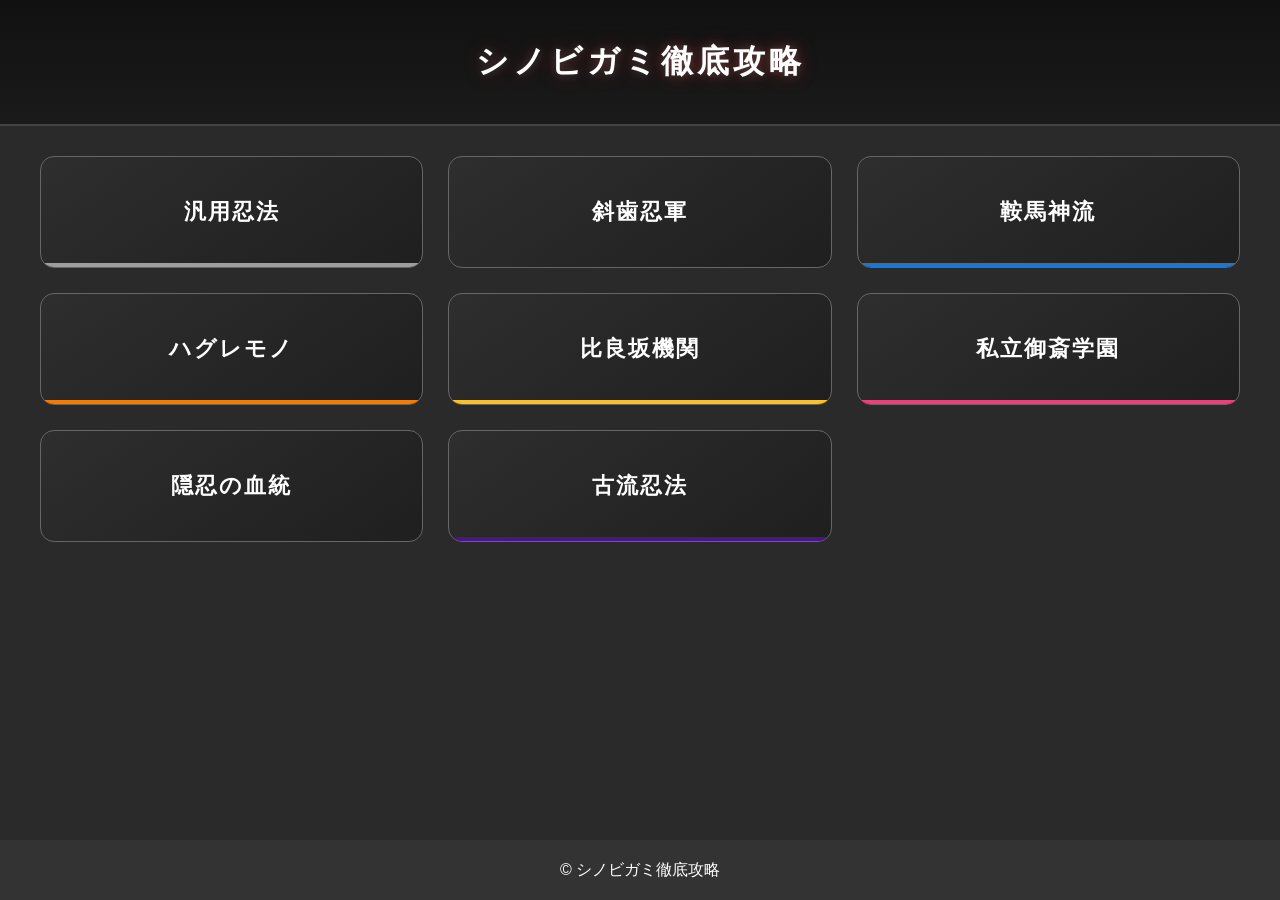
==== commit 63fca030: "Update index.html" ====
--- a/index.html
+++ b/index.html
@@ -152,7 +152,7 @@
     <h2>汎用忍法</h2>
   </div>
 
-  <div class="card shiba" onclick="location.href='shiba.html'">
+  <div class="card hasuba" onclick="location.href='hasuba.html'">
     <h2>斜歯忍軍</h2>
   </div>
 
@@ -172,7 +172,7 @@
     <h2>私立御斎学園</h2>
   </div>
 
-  <div class="card kettou" onclick="location.href='kettou.html'">
+  <div class="card oni" onclick="location.href='oni.html'">
     <h2>隠忍の血統</h2>
   </div>
 
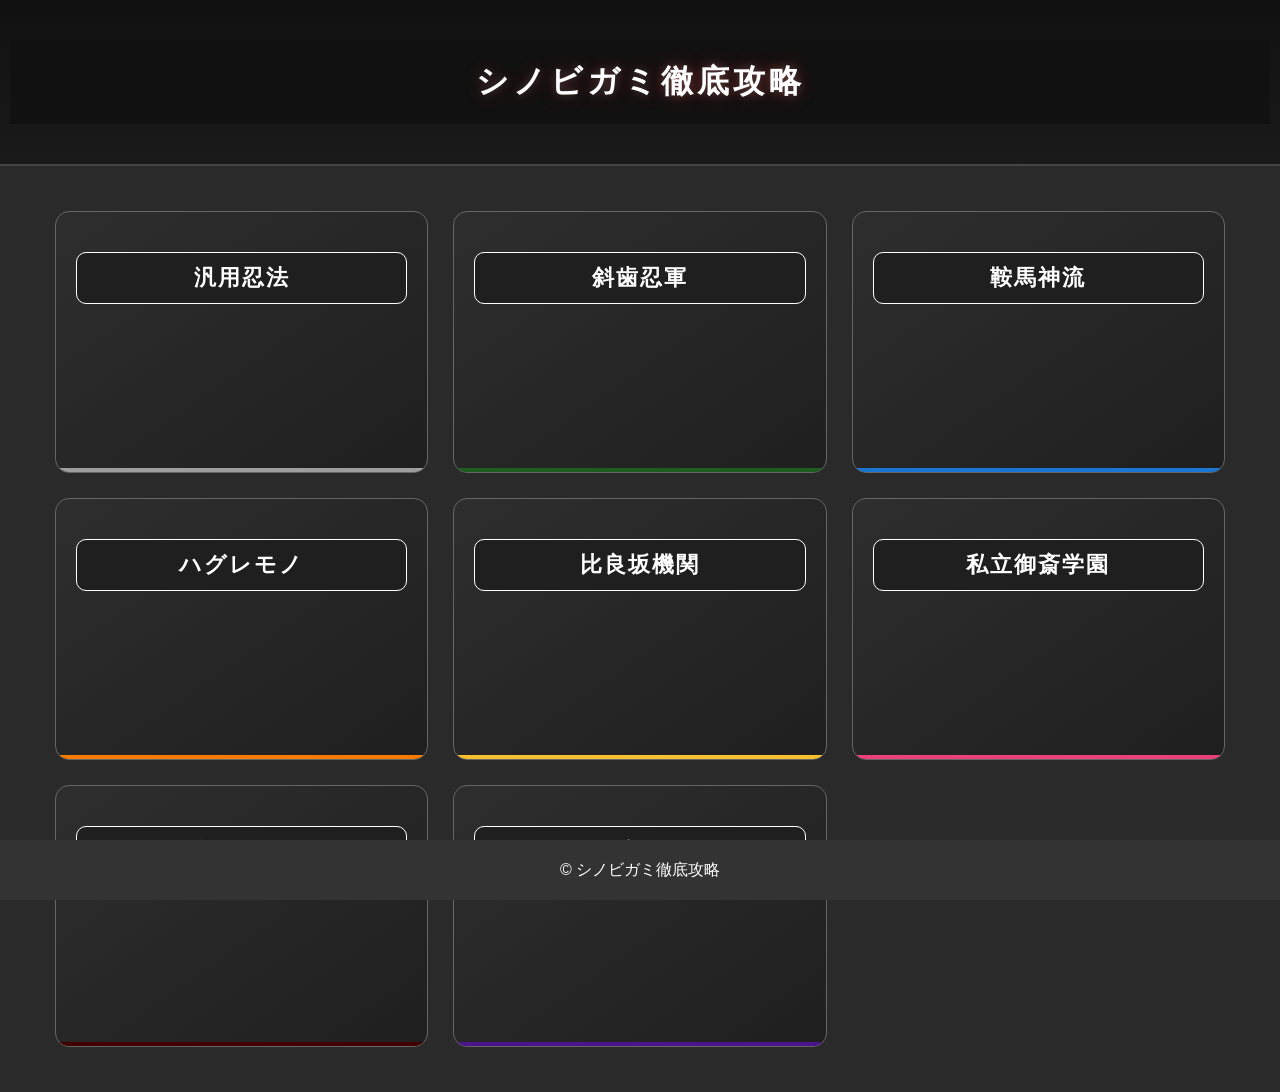
==== commit e090a2ea: "Update index.html" ====
--- a/index.html
+++ b/index.html
@@ -2,6 +2,8 @@
 <html lang="ja">
 <head>
 <meta charset="UTF-8">
+<meta name="viewport" content="width=device-width, initial-scale=1.0">
+<link href="other.css" rel="stylesheet" type="text/css">
 <title>シノビガミ徹底攻略</title>
 
 <style>
@@ -114,12 +116,12 @@
 
 /* 流派カラー（指定イメージ） */
 .general::after { background: #9e9e9e; } /* 汎用：グレー */
-.shiba::after   { background: #1b5e20; } /* 斜歯：濃い緑 */
+.hasuba::after   { background: #1b5e20; } /* 斜歯：濃い緑 */
 .kurama::after  { background: #1976d2; } /* 鞍馬：青 */
 .hagure::after  { background: #f57c00; } /* ハグレ：オレンジ */
 .hirasaka::after{ background: #fbc02d; } /* 比良坂：黄色 */
 .gakuen::after  { background: #ec407a; } /* 私立：ピンク */
-.kettou::after  { background: #430001; } /* 隠忍：濃い赤 */
+.oni::after  { background: #430001; } /* 隠忍：濃い赤 */
 .koryu::after   { background: #4a148c; } /* 古流：濃い紫 */
 
 /* フッター */
--- a/other.css
+++ b/other.css
@@ -0,0 +1,223 @@
+<style>
+body {
+  margin: 0;
+  font-family: sans-serif;
+  background: #2a2a2a;
+  color: #fff;
+  line-height: 1.5;
+}
+
+/* タイトル */
+h1 {
+  text-align: center;
+  padding: 20px 0;
+  margin: 0;
+  background: #111;
+  font-size: 24px;
+}
+.container h2 {
+    text-align: center;
+    background-color: #1f1f1f;
+    padding: 10px;
+    border: 1px solid;
+    border-radius: 10px;
+}
+/* ===== メニュー（修正箇所） ===== */
+.menu {
+  display: flex;
+  justify-content: center; 
+  overflow-x: auto;
+  /* スムーズなスクロール（iOS用） */
+  -webkit-overflow-scrolling: touch; 
+  gap: 10px;
+  /* 左右にパディングを入れることで、端のアイテムが壁に張り付くのを防ぐ */
+  padding: 15px 20px; 
+  background: #1a1a1a;
+  border-bottom: 1px solid #444;
+}
+
+/* スクロールバーの見た目を少し整える（任意） */
+.menu::-webkit-scrollbar {
+  height: 4px;
+}
+.menu::-webkit-scrollbar-thumb {
+  background: #444;
+  border-radius: 10px;
+}
+
+/* メニューアイテム（枠線だけ） */
+.menu-item {
+  flex: 0 0 auto;
+  padding: 8px 14px;
+  border-radius: 6px;
+  cursor: pointer;
+  white-space: nowrap;
+  font-size: 14px;
+  border: 1px solid #666;
+  background: transparent;
+  transition: 0.2s;
+}
+
+/* ホバー */
+.menu-item:hover {
+  border-color: #aaa;
+  background: #333;
+}
+
+/* ===== コンテンツ ===== */
+.container {
+  max-width: 1200px;
+  margin: auto;
+}
+
+.controls {
+  padding: 10px;
+  text-align: center;
+}
+
+input, select {
+  padding: 10px;
+  margin: 5px;
+  border-radius: 6px;
+  border: none;
+  font-size: 16px; /* 入力しやすく大きく */
+}
+
+/* ===== サブメニューのスタイル ===== */
+.submenu {
+  display: flex;
+  justify-content: center;
+  flex-wrap: wrap;
+  gap: 8px;
+  padding: 10px 0;
+}
+
+.sub-item {
+  padding: 8px 14px;
+  border-radius: 20px;
+  cursor: pointer;
+  font-size: 14px;
+  border: 1px solid #555;
+  background: #333;
+  color: #ccc;
+  transition: 0.2s;
+}
+
+.sub-item:hover, .sub-item.active {
+  border-color: #aaa;
+  background: #444;
+  color: #fff;
+}
+
+/* グリッド */
+.grid {
+  display: grid;
+  grid-template-columns: repeat(3, 1fr);
+  gap: 15px;
+  padding: 15px;
+}
+
+/* 一覧カード */
+.card {
+  min-height: 180px;
+  overflow: hidden;
+  padding: 15px;
+  border-radius: 10px;
+  background: linear-gradient(145deg, #2e2e2e, #1f1f1f);
+  border: 1px solid #666;
+  transition: 0.2s;
+}
+
+/* テキスト */
+.title {
+  font-weight: bold;
+  margin-bottom: 5px;
+  font-size: 1.1em;
+  border-bottom: 1px solid;
+  padding-bottom: 5px;
+  color: #ffda79; /* タイトルを見やすく */
+}
+
+.meta {
+  font-size: 13px;
+  color: #bbb;
+  margin-bottom: 8px;
+}
+
+.desc {
+  font-size: 14px;
+  line-height: 1.6;
+}
+
+/* ページネーション */
+.pagination {
+  text-align: center;
+  padding: 20px 10px;
+}
+
+button {
+  padding: 10px 16px;
+  margin: 5px;
+  border: none;
+  border-radius: 6px;
+  cursor: pointer;
+  font-size: 16px;
+  background: #444;
+  color: white;
+}
+
+button:disabled {
+  opacity: 0.3;
+  cursor: not-allowed;
+}
+
+/* ==========================================
+   スマホ向け調整 (768px以下)
+========================================== */
+@media (max-width: 768px) {
+  h1 { font-size: 20px; }
+  .menu {
+    justify-content: flex-start; 
+  }
+  /* 2列表示に変更 */
+  .grid {
+    grid-template-columns: repeat(2, 1fr);
+    gap: 10px; /* 間隔を少し詰める */
+    padding: 10px;
+  }
+
+  /* カード内の文字サイズを大きく */
+  .card {
+    padding: 12px;
+    min-height: auto;
+  }
+
+  .title {
+    font-size: 1.2em; /* タイトルを大きく */
+  }
+
+  .meta {
+    font-size: 13px;
+    line-height: 1.3;
+  }
+
+  .desc {
+    font-size: 13px;
+    line-height: 1.5;
+  }
+
+  /* コントロール（検索・ボタン）のサイズアップ */
+  input, select, .sub-item, button {
+    font-size: 12px;
+  }
+  
+}
+
+/* さらに小さい画面（400px以下）での微調整 */
+@media (max-width: 400px) {
+  .grid {
+    grid-template-columns: 1fr; /* 非常に狭い場合は1列 */
+  }
+}
+
+</style>
